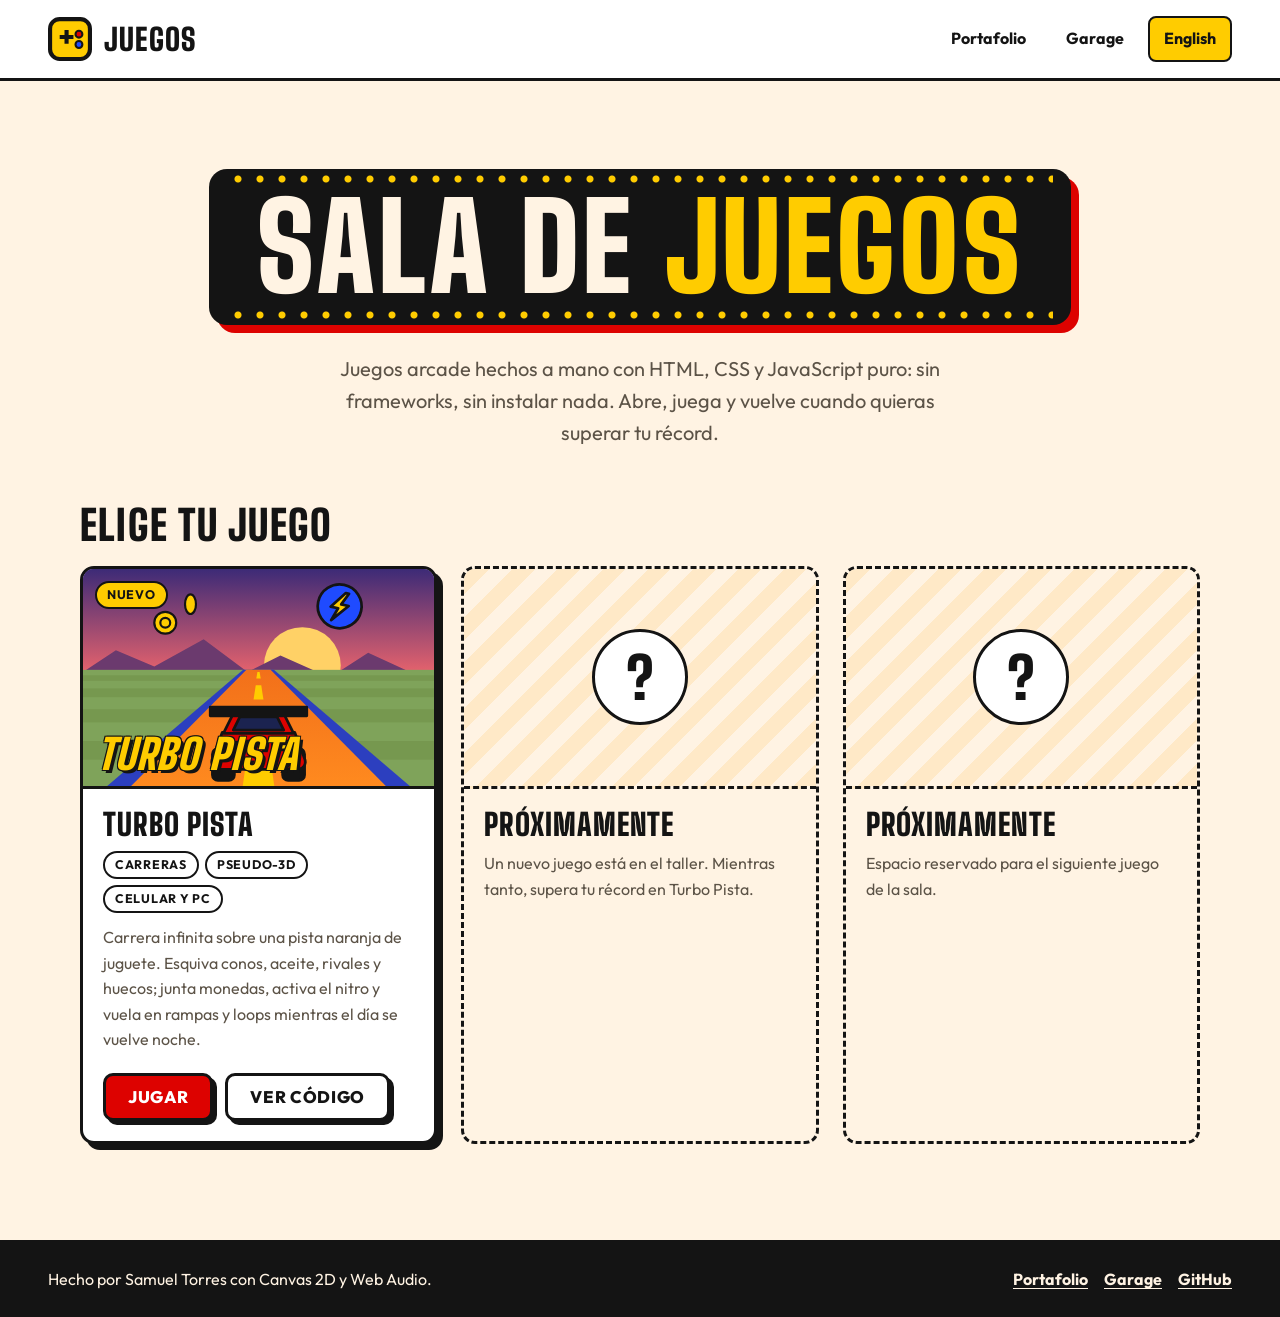
==== index.html @ a36e3609 "feat: TURBO PISTA and the JUEGOS arcade room Public copy of samueltorres.dev/juegos: arcade home (ES" ====
<!doctype html>
<html lang="es">
<head>
<meta charset="utf-8">
<meta name="viewport" content="width=device-width, initial-scale=1">
<title>Juegos · Samuel Torres</title>
<meta name="description" content="Sala de juegos arcade de Samuel Torres: juegos hechos a mano con HTML, CSS y JavaScript puro. Empieza con TURBO PISTA, una carrera infinita en pseudo-3D.">
<meta name="theme-color" content="#FFF3E3">
<link rel="canonical" href="https://samueltorres.dev/juegos/">
<link rel="alternate" hreflang="es" href="https://samueltorres.dev/juegos/">
<link rel="alternate" hreflang="en" href="https://samueltorres.dev/juegos/en/">
<link rel="alternate" hreflang="x-default" href="https://samueltorres.dev/juegos/">
<meta property="og:type" content="website">
<meta property="og:title" content="Juegos · Samuel Torres">
<meta property="og:description" content="Juegos arcade hechos con HTML, CSS y JavaScript puro. Juega TURBO PISTA.">
<meta property="og:url" content="https://samueltorres.dev/juegos/">
<meta property="og:image" content="https://samueltorres.dev/juegos/assets/img/turbo-pista-og.png">
<meta property="og:locale" content="es_MX">
<link rel="icon" href="assets/img/favicon.svg" type="image/svg+xml">
<link rel="preload" href="assets/fonts/big-shoulders-display-900.woff2" as="font" type="font/woff2" crossorigin>
<link rel="stylesheet" href="assets/css/base.css">
<link rel="stylesheet" href="assets/css/hub.css">
</head>
<body>
<a class="skip-link" href="#contenido">Saltar al contenido</a>

<header class="site-header">
  <a class="brand" href="./" aria-label="Juegos, inicio">
    <img src="assets/img/favicon.svg" alt="" width="44" height="44">
    <span class="brand-name">Juegos</span>
  </a>
  <nav class="site-nav" aria-label="Principal">
    <a href="/">Portafolio</a>
    <a href="/garage/">Garage</a>
    <a class="lang" href="en/" hreflang="en" lang="en">English</a>
  </nav>
</header>

<main id="contenido">
  <section class="hero" aria-labelledby="titulo">
    <div class="marquee">
      <h1 id="titulo">Sala de <span>juegos</span></h1>
    </div>
    <p>Juegos arcade hechos a mano con HTML, CSS y JavaScript puro: sin frameworks, sin instalar nada. Abre, juega y vuelve cuando quieras superar tu récord.</p>
  </section>

  <section class="games" aria-labelledby="catalogo">
    <h2 id="catalogo">Elige tu juego</h2>
    <ul class="game-grid">
      <li>
        <article class="game-card">
          <div class="cover">
            <img src="assets/img/turbo-pista-cover.svg" alt="Pista naranja de juguete hacia el horizonte con un auto de carreras rojo y un rayo de nitro" width="640" height="400">
            <p class="cover-title" aria-hidden="true">Turbo Pista</p>
            <span class="chip cover-badge">Nuevo</span>
          </div>
          <div class="game-body">
            <h3>Turbo Pista</h3>
            <ul class="tags" aria-label="Etiquetas">
              <li class="chip">Carreras</li>
              <li class="chip">Pseudo-3D</li>
              <li class="chip">Celular y PC</li>
            </ul>
            <p>Carrera infinita sobre una pista naranja de juguete. Esquiva conos, aceite, rivales y huecos; junta monedas, activa el nitro y vuela en rampas y loops mientras el día se vuelve noche.</p>
            <div class="game-actions">
              <a class="btn btn-primary" href="pista/">Jugar</a>
              <a class="btn" href="https://github.com/sammyrobin/juegos" target="_blank" rel="noopener">Ver código</a>
            </div>
          </div>
        </article>
      </li>
      <li>
        <article class="game-card soon" aria-label="Próximamente: nuevo juego">
          <div class="cover"><span class="soon-mark" aria-hidden="true">?</span></div>
          <div class="game-body">
            <h3>Próximamente</h3>
            <p>Un nuevo juego está en el taller. Mientras tanto, supera tu récord en Turbo Pista.</p>
          </div>
        </article>
      </li>
      <li>
        <article class="game-card soon" aria-label="Próximamente: nuevo juego">
          <div class="cover"><span class="soon-mark" aria-hidden="true">?</span></div>
          <div class="game-body">
            <h3>Próximamente</h3>
            <p>Espacio reservado para el siguiente juego de la sala.</p>
          </div>
        </article>
      </li>
    </ul>
  </section>
</main>

<footer class="site-footer">
  <p>Hecho por Samuel Torres con Canvas 2D y Web Audio.</p>
  <nav aria-label="Enlaces">
    <a href="/">Portafolio</a>
    <a href="/garage/">Garage</a>
    <a href="https://github.com/sammyrobin/juegos" target="_blank" rel="noopener">GitHub</a>
  </nav>
</footer>
</body>
</html>
---- assets/css/base.css ----
/* JUEGOS — shared tokens, fonts and buttons (same look as /garage).
   Contrast (WCAG) on cream #FFF3E3: ink 16.8:1, muted 6.9:1, red 4.7:1, blue 5.5:1.
   White on red 5.1:1, white on blue 6.0:1, ink on yellow 12.2:1. Yellow is never text on light. */

/* Self-hosted OFL fonts (licenses in assets/fonts/OFL-*.txt). */
@font-face { font-family: "Big Shoulders Display"; src: url("../fonts/big-shoulders-display-900.woff2") format("woff2"); font-weight: 900; font-display: swap; }
@font-face { font-family: "Big Shoulders Display"; src: url("../fonts/big-shoulders-display-800.woff2") format("woff2"); font-weight: 800; font-display: swap; }
@font-face { font-family: "Outfit"; src: url("../fonts/outfit-400.woff2") format("woff2"); font-weight: 400; font-display: swap; }
@font-face { font-family: "Outfit"; src: url("../fonts/outfit-600.woff2") format("woff2"); font-weight: 600; font-display: swap; }
@font-face { font-family: "Outfit"; src: url("../fonts/outfit-700.woff2") format("woff2"); font-weight: 700; font-display: swap; }
@font-face { font-family: "Outfit"; src: url("../fonts/outfit-800.woff2") format("woff2"); font-weight: 800; font-display: swap; }

:root {
  --c-cream: #FFF3E3;
  --c-paper: #FFFFFF;
  --c-ink: #141414;
  --c-muted: #5C5347;
  --c-red: #DD0200;
  --c-red-dark: #B00200;
  --c-blue: #1F4BFF;
  --c-yellow: #FFCC00;
  --c-orange: #FF8A1F;
  --c-night: #0B0B12;

  --f-display: "Big Shoulders Display", "Arial Narrow", Impact, sans-serif;
  --f-sans: "Outfit", system-ui, -apple-system, "Segoe UI", sans-serif;

  --border: 3px solid var(--c-ink);
  --shadow: 4px 4px 0 var(--c-ink);
  --shadow-lg: 6px 6px 0 var(--c-ink);
  --radius: 14px;
  --gutter: clamp(16px, 4vw, 48px);
}

*, *::before, *::after { box-sizing: border-box; }

html { -webkit-text-size-adjust: 100%; }

body {
  margin: 0;
  background: var(--c-cream);
  color: var(--c-ink);
  font: 400 1rem/1.6 var(--f-sans);
}

a { color: var(--c-blue); text-underline-offset: 3px; }

:focus-visible { outline: 3px solid var(--c-blue); outline-offset: 3px; }

img, svg { max-width: 100%; height: auto; display: block; }

.visually-hidden {
  position: absolute !important;
  width: 1px; height: 1px;
  overflow: hidden; clip: rect(0 0 0 0);
  white-space: nowrap;
}

.skip-link {
  position: absolute; left: 16px; top: -60px; z-index: 100;
  background: var(--c-ink); color: var(--c-paper);
  padding: 10px 16px; border-radius: 8px; font-weight: 700;
}
.skip-link:focus { top: 16px; }

/* Chunky arcade buttons: thick ink border + hard shadow that "presses" on click. */
.btn {
  display: inline-flex; align-items: center; justify-content: center; gap: .5em;
  min-height: 48px; padding: 10px 22px;
  font: 800 1.05rem/1 var(--f-sans); text-transform: uppercase; letter-spacing: .04em; text-decoration: none;
  color: var(--c-ink); background: var(--c-paper);
  border: var(--border); border-radius: 10px; box-shadow: var(--shadow);
  cursor: pointer; user-select: none;
  transition: transform .08s ease, box-shadow .08s ease, background-color .15s ease;
}
.btn:hover { transform: translate(-1px, -1px); box-shadow: 5px 5px 0 var(--c-ink); }
.btn:active { transform: translate(3px, 3px); box-shadow: 1px 1px 0 var(--c-ink); }
.btn-primary { color: #fff; background: var(--c-red); }
.btn-primary:hover { background: var(--c-red-dark); }
.btn-blue { color: #fff; background: var(--c-blue); }
.btn-yellow { background: var(--c-yellow); }
.btn[disabled], .btn[aria-disabled="true"] { opacity: .55; cursor: not-allowed; transform: none; box-shadow: var(--shadow); }

.chip {
  display: inline-block; padding: 2px 10px;
  font: 700 .78rem/1.6 var(--f-sans); text-transform: uppercase; letter-spacing: .06em;
  border: 2px solid var(--c-ink); border-radius: 999px; background: var(--c-paper);
}

@media (prefers-reduced-motion: reduce) {
  *, *::before, *::after { animation-duration: .01ms !important; animation-iteration-count: 1 !important; transition-duration: .01ms !important; scroll-behavior: auto !important; }
}
---- assets/css/hub.css ----
/* JUEGOS — arcade home (/juegos and /juegos/en). */

.site-header {
  display: flex; align-items: center; justify-content: space-between; gap: 16px; flex-wrap: wrap;
  padding: 16px var(--gutter);
  border-bottom: var(--border);
  background: var(--c-paper);
}

.brand { display: inline-flex; align-items: center; gap: 12px; color: var(--c-ink); text-decoration: none; }
.brand img { width: 44px; height: 44px; }
.brand-name { font: 900 1.9rem/1 var(--f-display); letter-spacing: .04em; text-transform: uppercase; }

.site-nav { display: flex; align-items: center; gap: 8px; flex-wrap: wrap; }
.site-nav a {
  padding: 8px 14px; border: 2px solid transparent; border-radius: 8px;
  color: var(--c-ink); font-weight: 700; text-decoration: none;
}
.site-nav a:hover { border-color: var(--c-ink); }
.site-nav .lang { border-color: var(--c-ink); background: var(--c-yellow); }

/* ---- Hero: an arcade marquee ------------------------------------------ */
.hero { padding: clamp(40px, 8vw, 88px) var(--gutter) clamp(32px, 6vw, 56px); text-align: center; }

.marquee {
  display: inline-block; position: relative;
  padding: clamp(14px, 3vw, 24px) clamp(22px, 5vw, 48px);
  background: var(--c-ink); color: var(--c-cream);
  border-radius: 18px; box-shadow: 8px 8px 0 var(--c-red);
}
/* Row of bulbs above and below the sign. */
.marquee::before, .marquee::after {
  content: ""; position: absolute; left: 18px; right: 18px; height: 8px;
  background: radial-gradient(circle, var(--c-yellow) 3px, transparent 4px) 0 0 / 22px 8px repeat-x;
  animation: bulbs 1.2s steps(2) infinite;
}
.marquee::before { top: 6px; }
.marquee::after { bottom: 6px; animation-delay: .6s; }
@keyframes bulbs { 50% { opacity: .35; } }

.hero h1 {
  margin: 0;
  font: 900 clamp(3rem, 12vw, 7.5rem)/.9 var(--f-display);
  letter-spacing: .03em; text-transform: uppercase;
}
.hero h1 span { color: var(--c-yellow); }

.hero p { max-width: 38rem; margin: 28px auto 0; font-size: clamp(1.05rem, 2.2vw, 1.25rem); color: var(--c-muted); }

/* ---- Game grid ---------------------------------------------------------- */
.games { padding: 0 var(--gutter) clamp(48px, 8vw, 96px); }
.games h2 {
  max-width: 1120px; margin: 0 auto 20px;
  font: 900 clamp(1.8rem, 4vw, 2.6rem)/1 var(--f-display); text-transform: uppercase; letter-spacing: .03em;
}
.game-grid {
  max-width: 1120px; margin: 0 auto; padding: 0; list-style: none;
  display: grid; gap: 24px; grid-template-columns: repeat(auto-fill, minmax(min(100%, 320px), 1fr));
}

.game-card {
  display: flex; flex-direction: column; height: 100%;
  background: var(--c-paper); border: var(--border); border-radius: var(--radius); box-shadow: var(--shadow-lg);
  overflow: hidden;
}
.game-card .cover { position: relative; aspect-ratio: 16 / 10; border-bottom: var(--border); background: #3B2A77; overflow: hidden; }
.game-card .cover img { width: 100%; height: 100%; object-fit: cover; transition: transform .4s ease; }
.game-card:hover .cover img { transform: scale(1.04); }
.cover-title {
  position: absolute; left: 14px; bottom: 12px; margin: 0;
  font: 900 clamp(2rem, 5vw, 2.6rem)/.9 var(--f-display); text-transform: uppercase; font-style: italic; letter-spacing: .02em;
  color: var(--c-yellow);
  text-shadow: 3px 3px 0 var(--c-ink), -1px -1px 0 var(--c-ink), 1px -1px 0 var(--c-ink), -1px 1px 0 var(--c-ink);
}
.cover-badge { position: absolute; top: 12px; left: 12px; background: var(--c-yellow); }

.game-body { display: flex; flex-direction: column; gap: 12px; flex: 1; padding: 20px; }
.game-body h3 { margin: 0; font: 900 1.9rem/1 var(--f-display); text-transform: uppercase; letter-spacing: .03em; }
.game-body p { margin: 0; color: var(--c-muted); }
.tags { display: flex; flex-wrap: wrap; gap: 6px; margin: 0; padding: 0; list-style: none; }
.game-actions { display: flex; flex-wrap: wrap; gap: 12px; margin-top: auto; padding-top: 8px; }

/* "Coming soon" slots: dashed, muted, clearly not clickable. */
.game-card.soon { background: transparent; border-style: dashed; box-shadow: none; }
.game-card.soon .cover {
  display: grid; place-items: center;
  background: repeating-linear-gradient(-45deg, #FFE9C7 0 16px, var(--c-cream) 16px 32px);
  border-bottom-style: dashed;
}
.soon-mark {
  display: grid; place-items: center; width: 96px; height: 96px;
  font: 900 3.6rem/1 var(--f-display); color: var(--c-ink);
  background: var(--c-paper); border: var(--border); border-radius: 50%;
}

/* ---- Footer ------------------------------------------------------------- */
.site-footer {
  display: flex; flex-wrap: wrap; align-items: center; justify-content: space-between; gap: 16px;
  padding: 24px var(--gutter);
  border-top: var(--border); background: var(--c-ink); color: var(--c-cream);
}
.site-footer p { margin: 0; }
.site-footer nav { display: flex; flex-wrap: wrap; gap: 16px; }
.site-footer a { color: var(--c-cream); font-weight: 700; }
.site-footer a:focus-visible { outline-color: var(--c-yellow); }

@media (max-width: 560px) {
  .site-header { justify-content: center; }
  .game-actions .btn { flex: 1; }
}
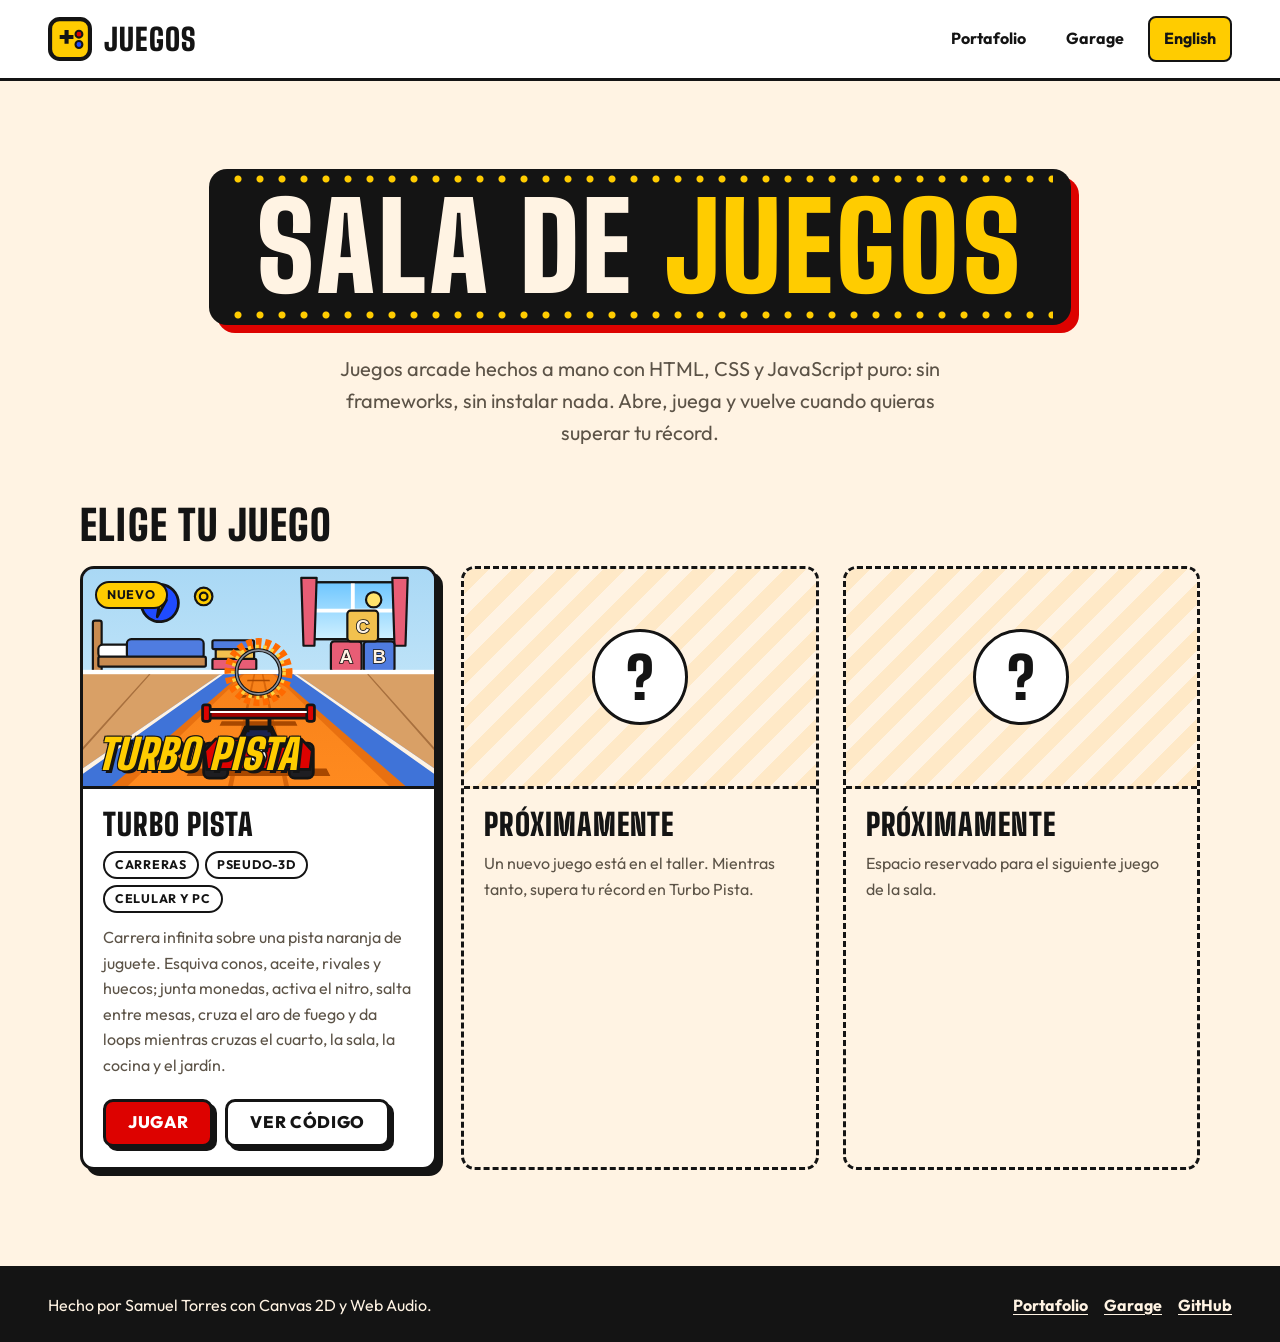
==== commit 82174d2e: "feat: TURBO PISTA at toy scale Four original cars with race numbers and stats, a blister-pack car se" ====
--- a/index.html
+++ b/index.html
@@ -50,7 +50,7 @@
       <li>
         <article class="game-card">
           <div class="cover">
-            <img src="assets/img/turbo-pista-cover.svg" alt="Pista naranja de juguete hacia el horizonte con un auto de carreras rojo y un rayo de nitro" width="640" height="400">
+            <img src="assets/img/turbo-pista-cover.svg" alt="Pista naranja de juguete que cruza un cuarto con bloques gigantes, el auto de carreras 07 y un aro de fuego" width="640" height="400">
             <p class="cover-title" aria-hidden="true">Turbo Pista</p>
             <span class="chip cover-badge">Nuevo</span>
           </div>
@@ -61,7 +61,7 @@
               <li class="chip">Pseudo-3D</li>
               <li class="chip">Celular y PC</li>
             </ul>
-            <p>Carrera infinita sobre una pista naranja de juguete. Esquiva conos, aceite, rivales y huecos; junta monedas, activa el nitro y vuela en rampas y loops mientras el día se vuelve noche.</p>
+            <p>Carrera infinita sobre una pista naranja de juguete. Esquiva conos, aceite, rivales y huecos; junta monedas, activa el nitro, salta entre mesas, cruza el aro de fuego y da loops mientras cruzas el cuarto, la sala, la cocina y el jardín.</p>
             <div class="game-actions">
               <a class="btn btn-primary" href="pista/">Jugar</a>
               <a class="btn" href="https://github.com/sammyrobin/juegos" target="_blank" rel="noopener">Ver código</a>
